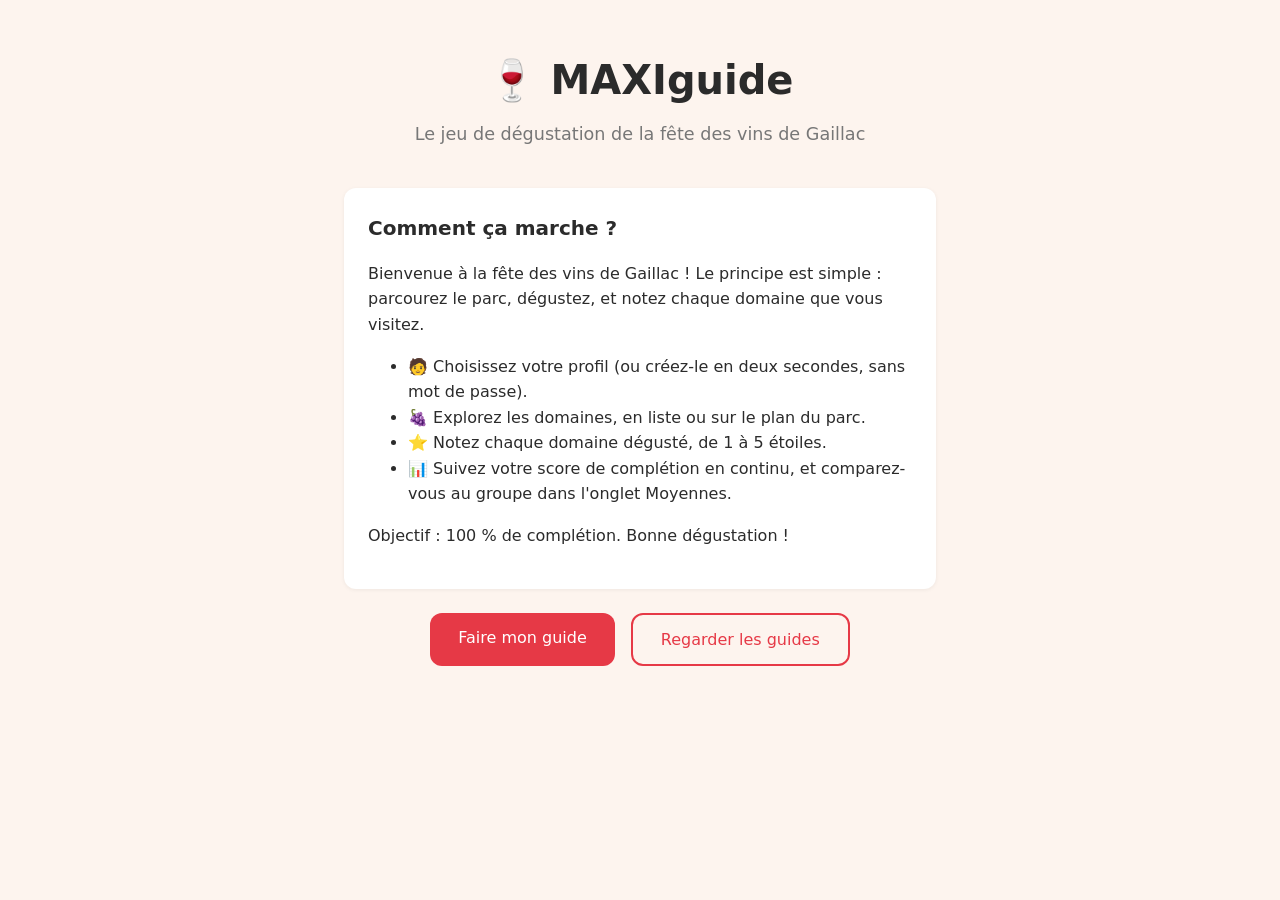
==== index.html @ 0918cee8 "Jeu de dégustation complet : fiches multi-boissons, stickers, guides, plan SVG et base Turso - Les 5" ====
<!DOCTYPE html>
<html lang="fr">
<head>
  <meta charset="UTF-8">
  <meta name="viewport" content="width=device-width, initial-scale=1.0">
  <title>MAXIguide — Accueil</title>
  <link rel="stylesheet" href="css/style.css">
</head>
<body>
  <main class="container">
    <header class="hero">
      <h1>🍷 MAXIguide</h1>
      <p class="tagline">Le jeu de dégustation de la fête des vins de Gaillac</p>
    </header>

    <section class="explication">
      <h2>Comment ça marche ?</h2>
      <p>
        Bienvenue à la fête des vins de Gaillac ! Le principe est simple :
        parcourez le parc, dégustez, et notez chaque domaine que vous visitez.
      </p>
      <ul>
        <li>🧑 Choisissez votre profil (ou créez-le en deux secondes, sans mot de passe).</li>
        <li>🍇 Explorez les domaines, en liste ou sur le plan du parc.</li>
        <li>⭐ Notez chaque domaine dégusté, de 1 à 5 étoiles.</li>
        <li>📊 Suivez votre score de complétion en continu, et comparez-vous au groupe dans l'onglet Moyennes.</li>
      </ul>
      <p>Objectif : 100 % de complétion. Bonne dégustation !</p>
    </section>

    <div class="actions">
      <a href="pages/users/index.html" class="btn btn-primary">Faire mon guide</a>
      <a href="pages/guide/index.html" class="btn btn-secondary">Regarder les guides</a>
    </div>
  </main>

  <script src="secrets/config.js"></script>
  <script src="js/db.js"></script>
  <script src="js/storage.js"></script>
  <script>
    // Si un utilisateur est déjà sélectionné, proposer de reprendre directement
    (async () => {
      try {
        const current = await Storage.getCurrentUser();
        if (!current) return;
        const actions = document.querySelector('.actions');
        const resume = document.createElement('a');
        resume.href = 'pages/domaines/index.html';
        resume.className = 'btn btn-secondary';
        resume.textContent = `Reprendre en tant que ${current.name}`;
        actions.appendChild(resume);
      } catch {
        // Base pas encore configurée ou injoignable : l'accueil reste utilisable
      }
    })();
  </script>
</body>
</html>
---- css/style.css ----
/* MAXIguide — styles de base */
:root {
  --bg: #fdf4ee;
  --text: #2b2b2b;
  --muted: #777;
  --primary: #e63946;
  --primary-dark: #c1121f;
  --card: #ffffff;
  --error: #c0392b;
  --radius: 12px;
}

* {
  box-sizing: border-box;
}

body {
  margin: 0;
  font-family: system-ui, -apple-system, "Segoe UI", sans-serif;
  background: var(--bg);
  color: var(--text);
  line-height: 1.6;
}

.container {
  max-width: 640px;
  margin: 0 auto;
  padding: 3rem 1.5rem;
}

.hero {
  text-align: center;
  margin-bottom: 2.5rem;
}

.hero h1 {
  font-size: 2.5rem;
  margin: 0 0 0.5rem;
}

.tagline {
  color: var(--muted);
  font-size: 1.1rem;
  margin: 0;
}

section {
  background: var(--card);
  border-radius: var(--radius);
  padding: 1.5rem;
  margin-bottom: 1.5rem;
  box-shadow: 0 1px 4px rgba(0, 0, 0, 0.06);
}

section h2 {
  margin-top: 0;
  font-size: 1.25rem;
}

.actions {
  display: flex;
  gap: 1rem;
  justify-content: center;
  flex-wrap: wrap;
}

.btn {
  display: inline-block;
  padding: 0.75rem 1.75rem;
  border: none;
  border-radius: var(--radius);
  font-size: 1rem;
  cursor: pointer;
  text-decoration: none;
  transition: background 0.15s;
}

.btn-primary {
  background: var(--primary);
  color: #fff;
}

.btn-primary:hover {
  background: var(--primary-dark);
}

.btn-secondary {
  background: transparent;
  color: var(--primary);
  border: 2px solid var(--primary);
}

.btn-secondary:hover {
  background: rgba(230, 57, 70, 0.08);
}

.user-list {
  list-style: none;
  padding: 0;
  margin: 0;
  display: flex;
  flex-wrap: wrap;
  gap: 0.75rem;
}

.user-card {
  padding: 0.6rem 1.25rem;
  border: 2px solid var(--primary);
  border-radius: var(--radius);
  background: transparent;
  color: var(--primary);
  font-size: 1rem;
  cursor: pointer;
  transition: background 0.15s, color 0.15s;
}

.user-card:hover {
  background: var(--primary);
  color: #fff;
}

.create-form {
  display: flex;
  gap: 0.75rem;
  flex-wrap: wrap;
}

.create-form input {
  flex: 1;
  min-width: 200px;
  padding: 0.7rem 1rem;
  border: 1px solid #ccc;
  border-radius: var(--radius);
  font-size: 1rem;
}

.create-form input:focus {
  outline: 2px solid var(--primary);
  border-color: transparent;
}

.muted {
  color: var(--muted);
}

.error {
  color: var(--error);
  margin-top: 0.75rem;
}

.link-back {
  color: var(--muted);
  text-decoration: none;
}

.link-back:hover {
  color: var(--text);
  text-decoration: underline;
}

/* --- Header commun --- */
.site-header {
  position: sticky;
  top: 0;
  z-index: 10;
  display: flex;
  align-items: center;
  gap: 1.25rem;
  padding: 0.6rem 1.25rem;
  background: var(--card);
  box-shadow: 0 1px 6px rgba(0, 0, 0, 0.08);
  flex-wrap: wrap;
}

.brand {
  font-weight: 700;
  font-size: 1.1rem;
  color: var(--text);
  text-decoration: none;
}

.tabs {
  display: flex;
  gap: 0.5rem;
  flex: 1;
}

.tab {
  padding: 0.4rem 0.9rem;
  border-radius: 999px;
  color: var(--muted);
  text-decoration: none;
  transition: background 0.15s, color 0.15s;
}

.tab:hover {
  color: var(--text);
}

.tab.active {
  background: var(--primary);
  color: #fff;
}

.user-box {
  display: flex;
  align-items: center;
  gap: 0.6rem;
}

.user-name {
  font-weight: 600;
}

.completion-badge {
  background: rgba(230, 57, 70, 0.12);
  color: var(--primary-dark);
  border-radius: 999px;
  padding: 0.25rem 0.7rem;
  font-size: 0.85rem;
  font-weight: 600;
  white-space: nowrap;
}

.switch-user {
  color: var(--muted);
  text-decoration: none;
  font-size: 1.1rem;
}

.switch-user:hover {
  color: var(--text);
}

/* --- Vue liste / plan --- */
.view-toggle {
  display: flex;
  gap: 0.5rem;
  justify-content: center;
  margin-bottom: 1.5rem;
}

.btn-toggle {
  background: var(--card);
  color: var(--muted);
  border: 1px solid #ddd;
}

.btn-toggle.active {
  background: var(--primary);
  color: #fff;
  border-color: var(--primary);
}

.domaine-list {
  list-style: none;
  padding: 0;
  margin: 0;
  display: flex;
  flex-direction: column;
  gap: 0.75rem;
}

.domaine-card {
  display: flex;
  justify-content: space-between;
  align-items: center;
  padding: 0.9rem 1.2rem;
  border: 1px solid #e2e2e2;
  border-radius: var(--radius);
  text-decoration: none;
  color: var(--text);
  transition: border-color 0.15s, box-shadow 0.15s;
}

.domaine-card:hover {
  border-color: var(--primary);
  box-shadow: 0 2px 8px rgba(230, 57, 70, 0.15);
}

.domaine-status {
  color: var(--muted);
  font-size: 0.9rem;
}

.domaine-status.rated {
  color: var(--primary-dark);
  font-weight: 600;
}

.plan-placeholder {
  text-align: center;
  padding: 3rem 1rem;
  border: 2px dashed #ccc;
  border-radius: var(--radius);
  font-size: 1.1rem;
}

/* --- Notation --- */
.notation-title {
  margin: 0 0 0.25rem;
  text-align: center;
}

.notation-title + .tagline {
  text-align: center;
}

.stars {
  display: flex;
  justify-content: center;
  gap: 0.5rem;
  margin: 1.5rem 0 0.5rem;
}

.star {
  background: none;
  border: none;
  font-size: 2.5rem;
  cursor: pointer;
  color: #c9c9c9;
  transition: transform 0.1s, color 0.15s;
  padding: 0.1rem;
}

.star:hover {
  transform: scale(1.15);
}

.star.filled {
  color: #f5b301;
}

.saved-msg {
  text-align: center;
  color: #2e7d32;
  font-weight: 600;
}

/* --- Moyennes --- */
.stats-row {
  display: flex;
  gap: 1rem;
  flex-wrap: wrap;
}

.stat-tile {
  flex: 1;
  min-width: 140px;
  display: flex;
  flex-direction: column;
  align-items: center;
  padding: 1rem;
  background: rgba(230, 57, 70, 0.07);
  border-radius: var(--radius);
}

.stat-value {
  font-size: 2rem;
  font-weight: 700;
  color: var(--primary-dark);
}

.stat-label {
  color: var(--muted);
  font-size: 0.9rem;
  text-align: center;
}

.data-table {
  width: 100%;
  border-collapse: collapse;
}

.data-table th,
.data-table td {
  text-align: left;
  padding: 0.5rem 0.75rem;
  border-bottom: 1px solid #eee;
}

.data-table th {
  color: var(--muted);
  font-weight: 600;
  font-size: 0.85rem;
  text-transform: uppercase;
  letter-spacing: 0.03em;
}

/* --- Erreurs base de données --- */
.db-error-banner {
  background: #fdecea;
  color: var(--error);
  padding: 0.75rem 1.25rem;
  text-align: center;
  font-weight: 600;
}

/* --- Notation : rangées de notes et de stickers --- */
.note-rows {
  display: flex;
  flex-direction: column;
  gap: 0.5rem;
}

.note-row {
  display: flex;
  align-items: center;
  justify-content: space-between;
  gap: 1rem;
  flex-wrap: wrap;
}

.note-label {
  font-weight: 600;
}

.symbol-btns {
  display: flex;
  gap: 0.15rem;
}

.symbol {
  background: none;
  border: none;
  font-size: 1.6rem;
  cursor: pointer;
  color: #c9c9c9;
  padding: 0.1rem;
  transition: transform 0.1s;
}

.symbol:hover {
  transform: scale(1.15);
}

.symbol.filled {
  color: #f5b301;
}

.sticker-hint {
  margin-top: -0.5rem;
}

.commentaire {
  width: 100%;
  padding: 0.7rem 1rem;
  border: 1px solid #ccc;
  border-radius: var(--radius);
  font-size: 1rem;
  font-family: inherit;
  resize: vertical;
}

.commentaire:focus {
  outline: 2px solid var(--primary);
  border-color: transparent;
}

section .actions {
  margin-top: 1rem;
}

/* --- Guides des invités --- */
.user-select {
  width: 100%;
  margin-top: 0.5rem;
  padding: 0.7rem 1rem;
  border: 1px solid #ccc;
  border-radius: var(--radius);
  font-size: 1rem;
  background: var(--card);
}

.guide-list {
  list-style: none;
  padding: 0;
  margin: 0;
  display: flex;
  flex-direction: column;
  gap: 0.75rem;
}

.guide-card {
  border: 1px solid #e2e2e2;
  border-radius: var(--radius);
  padding: 0.9rem 1.2rem;
}

.guide-card-title {
  display: flex;
  justify-content: space-between;
  align-items: center;
  gap: 1rem;
  flex-wrap: wrap;
  font-weight: 600;
}

.guide-notes {
  display: flex;
  gap: 1rem;
  flex-wrap: wrap;
  margin-top: 0.35rem;
  color: var(--muted);
}

.guide-note:empty {
  display: none;
}

.guide-comment {
  margin: 0.5rem 0 0;
  font-style: italic;
  color: var(--muted);
}

/* --- Tableaux larges --- */
.table-scroll {
  overflow-x: auto;
}

/* --- Plan du parc (SVG) --- */
.plan-container {
  width: 100%;
  overflow: hidden;
  border-radius: var(--radius);
}

.plan-svg {
  width: 100%;
  height: auto;
  display: block;
}

.plan-stand circle {
  fill: #fff;
  stroke: #e63946;
  stroke-width: 3;
}

.plan-stand .stand-num {
  fill: #e63946;
}

.plan-stand.done circle {
  fill: #7cb518;
  stroke: #5c8a0e;
}

.plan-stand.done .stand-num {
  fill: #fff;
}

.plan-stand.clickable {
  cursor: pointer;
}

.plan-stand.clickable:hover circle {
  stroke-width: 5;
}

.stand-badge {
  paint-order: stroke;
  stroke: #fff;
  stroke-width: 2;
}
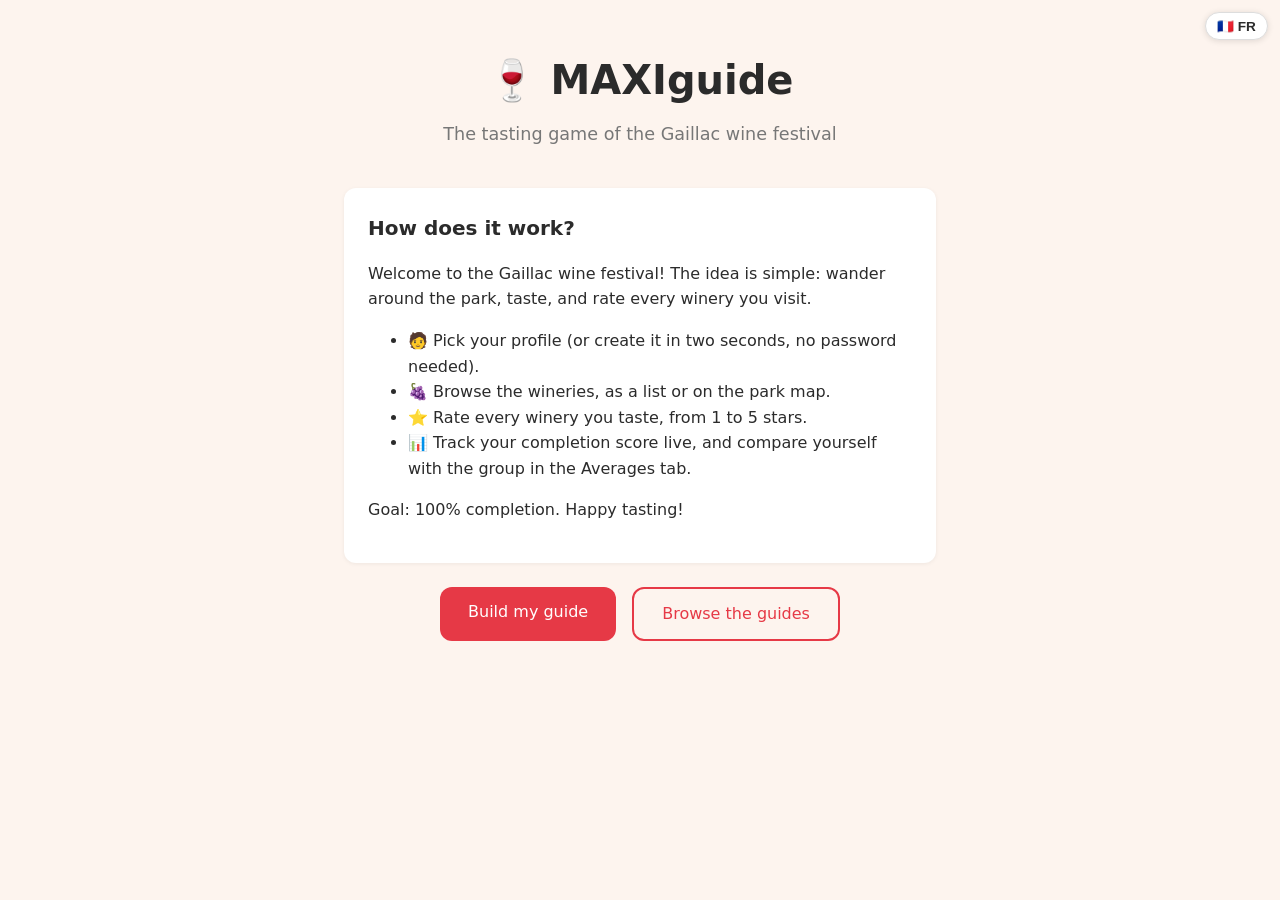
==== commit d553a294: "amelioration" ====
--- a/index.html
+++ b/index.html
@@ -3,38 +3,39 @@
 <head>
   <meta charset="UTF-8">
   <meta name="viewport" content="width=device-width, initial-scale=1.0">
-  <title>MAXIguide — Accueil</title>
+  <title data-i18n="home.pageTitle">MAXIguide — Accueil</title>
   <link rel="stylesheet" href="css/style.css">
 </head>
 <body>
   <main class="container">
     <header class="hero">
       <h1>🍷 MAXIguide</h1>
-      <p class="tagline">Le jeu de dégustation de la fête des vins de Gaillac</p>
+      <p class="tagline" data-i18n="home.tagline">Le jeu de dégustation de la fête des vins de Gaillac</p>
     </header>
 
     <section class="explication">
-      <h2>Comment ça marche ?</h2>
-      <p>
+      <h2 data-i18n="home.how">Comment ça marche ?</h2>
+      <p data-i18n="home.intro">
         Bienvenue à la fête des vins de Gaillac ! Le principe est simple :
         parcourez le parc, dégustez, et notez chaque domaine que vous visitez.
       </p>
       <ul>
-        <li>🧑 Choisissez votre profil (ou créez-le en deux secondes, sans mot de passe).</li>
-        <li>🍇 Explorez les domaines, en liste ou sur le plan du parc.</li>
-        <li>⭐ Notez chaque domaine dégusté, de 1 à 5 étoiles.</li>
-        <li>📊 Suivez votre score de complétion en continu, et comparez-vous au groupe dans l'onglet Moyennes.</li>
+        <li data-i18n="home.step1">🧑 Choisissez votre profil (ou créez-le en deux secondes, sans mot de passe).</li>
+        <li data-i18n="home.step2">🍇 Explorez les domaines, en liste ou sur le plan du parc.</li>
+        <li data-i18n="home.step3">⭐ Notez chaque domaine dégusté, de 1 à 5 étoiles.</li>
+        <li data-i18n="home.step4">📊 Suivez votre score de complétion en continu, et comparez-vous au groupe dans l'onglet Moyennes.</li>
       </ul>
-      <p>Objectif : 100 % de complétion. Bonne dégustation !</p>
+      <p data-i18n="home.goal">Objectif : 100 % de complétion. Bonne dégustation !</p>
     </section>
 
     <div class="actions">
-      <a href="pages/users/index.html" class="btn btn-primary">Faire mon guide</a>
-      <a href="pages/guide/index.html" class="btn btn-secondary">Regarder les guides</a>
+      <a href="pages/users/index.html" class="btn btn-primary" data-i18n="home.makeGuide">Faire mon guide</a>
+      <a href="pages/guide/index.html" class="btn btn-secondary" data-i18n="home.viewGuides">Regarder les guides</a>
     </div>
   </main>
 
   <script src="secrets/config.js"></script>
+  <script src="js/i18n.js"></script>
   <script src="js/db.js"></script>
   <script src="js/storage.js"></script>
   <script>
@@ -47,7 +48,7 @@
         const resume = document.createElement('a');
         resume.href = 'pages/domaines/index.html';
         resume.className = 'btn btn-secondary';
-        resume.textContent = `Reprendre en tant que ${current.name}`;
+        resume.textContent = t('home.resumeAs', { name: current.name });
         actions.appendChild(resume);
       } catch {
         // Base pas encore configurée ou injoignable : l'accueil reste utilisable
--- a/css/style.css
+++ b/css/style.css
@@ -415,27 +415,179 @@
   font-weight: 600;
 }
 
-.symbol-btns {
-  display: flex;
-  gap: 0.15rem;
-}
-
-.symbol {
+/* Stickers : chips des stickers posés + bouton d'ajout + panneau de choix */
+.sticker-section {
+  display: flex;
+  flex-direction: column;
+  gap: 0.75rem;
+  align-items: flex-start;
+}
+
+.sticker-chips {
+  display: flex;
+  flex-wrap: wrap;
+  gap: 0.5rem;
+}
+
+.sticker-chips:empty {
+  display: none;
+}
+
+.sticker-chip {
+  display: flex;
+  align-items: center;
+  gap: 0.25rem;
+  background: #fff;
+  border: 1px solid #e0d9cf;
+  border-radius: 999px;
+  padding: 0.25rem 0.5rem 0.25rem 0.75rem;
+}
+
+.sticker-chip-body {
   background: none;
   border: none;
-  font-size: 1.6rem;
-  cursor: pointer;
-  color: #c9c9c9;
-  padding: 0.1rem;
-  transition: transform 0.1s;
-}
-
-.symbol:hover {
-  transform: scale(1.15);
-}
-
-.symbol.filled {
-  color: #f5b301;
+  font-size: 1.4rem;
+  cursor: pointer;
+  padding: 0;
+}
+
+.sticker-chip-remove {
+  background: none;
+  border: none;
+  color: var(--muted);
+  font-size: 1rem;
+  cursor: pointer;
+  padding: 0.15rem 0.3rem;
+}
+
+.sticker-chip-remove:hover {
+  color: var(--primary);
+}
+
+.add-sticker-btn {
+  padding: 0.5rem 1.1rem;
+}
+
+.sticker-picker {
+  width: 100%;
+  border: 1px dashed #ccc;
+  border-radius: var(--radius);
+  padding: 0.75rem 1rem;
+  display: flex;
+  flex-direction: column;
+  gap: 0.5rem;
+}
+
+.picker-step {
+  margin: 0;
+  font-size: 0.9rem;
+}
+
+.sticker-choices {
+  display: flex;
+  gap: 0.5rem;
+  flex-wrap: wrap;
+}
+
+.sticker-choice {
+  background: #fff;
+  border: 2px solid #e0d9cf;
+  border-radius: var(--radius);
+  padding: 0.5rem 0.9rem;
+  font-size: 1rem;
+  font-family: inherit;
+  cursor: pointer;
+}
+
+.sticker-choice.active {
+  border-color: var(--primary);
+}
+
+.sticker-qty {
+  display: flex;
+  gap: 0.4rem;
+}
+
+.sticker-qty-btn {
+  width: 2.4rem;
+  height: 2.4rem;
+  border: 2px solid #e0d9cf;
+  border-radius: 50%;
+  background: #fff;
+  font-size: 1rem;
+  font-weight: 600;
+  cursor: pointer;
+}
+
+.sticker-qty-btn:hover,
+.sticker-qty-btn.active {
+  border-color: var(--primary);
+  color: var(--primary);
+}
+
+/* Bouteille-jauge : une bouteille couchée qui se remplit selon la note */
+.bottle-gauge {
+  display: flex;
+  align-items: center;
+  gap: 0.5rem;
+}
+
+.bottle-wrap {
+  position: relative;
+  width: 170px;
+}
+
+.bottle-wrap svg {
+  display: block;
+  width: 100%;
+  height: auto;
+}
+
+.bottle-bg {
+  fill: #f1ede6;
+}
+
+.bottle-liquid {
+  transition: width 0.25s ease;
+}
+
+.bottle-ticks line {
+  stroke: rgba(0, 0, 0, 0.15);
+  stroke-width: 1;
+  stroke-dasharray: 3 3;
+}
+
+.bottle-outline {
+  fill: none;
+  stroke: #4a3b32;
+  stroke-width: 2.5;
+  stroke-linejoin: round;
+}
+
+/* 5 zones cliquables invisibles superposées à la bouteille */
+.bottle-zones {
+  position: absolute;
+  inset: 0;
+  display: flex;
+}
+
+.bottle-zone {
+  flex: 1;
+  background: none;
+  border: none;
+  cursor: pointer;
+  padding: 0;
+}
+
+.bottle-zone:hover {
+  background: rgba(0, 0, 0, 0.06);
+}
+
+.bottle-value {
+  font-weight: 600;
+  min-width: 2.2rem;
+  text-align: right;
+  color: var(--muted, #777);
 }
 
 .sticker-hint {
@@ -504,8 +656,38 @@
   color: var(--muted);
 }
 
+.guide-note {
+  display: inline-flex;
+  align-items: center;
+  gap: 0.35rem;
+}
+
 .guide-note:empty {
   display: none;
+}
+
+/* Petite bouteille-jauge en lecture seule (guides et moyennes) */
+.bottle-mini {
+  display: inline-flex;
+  width: 64px;
+  flex-shrink: 0;
+}
+
+.bottle-mini svg {
+  display: block;
+  width: 100%;
+  height: auto;
+}
+
+.guide-note-value {
+  font-weight: 600;
+  white-space: nowrap;
+}
+
+.avg-bottles {
+  display: inline-flex;
+  gap: 0.75rem;
+  flex-wrap: wrap;
 }
 
 .guide-comment {
@@ -517,6 +699,123 @@
 /* --- Tableaux larges --- */
 .table-scroll {
   overflow-x: auto;
+}
+
+/* --- Menus déroulants (page Moyennes) --- */
+.accordion {
+  border: 1px solid #e2e2e2;
+  border-radius: var(--radius);
+  margin-bottom: 0.6rem;
+  background: var(--card);
+}
+
+.accordion summary {
+  display: flex;
+  justify-content: space-between;
+  align-items: center;
+  gap: 1rem;
+  flex-wrap: wrap;
+  padding: 0.7rem 1rem;
+  cursor: pointer;
+  font-weight: 600;
+  list-style: none;
+}
+
+.accordion summary::-webkit-details-marker {
+  display: none;
+}
+
+.accordion summary::after {
+  content: '▾';
+  color: var(--muted);
+  transition: transform 0.15s;
+}
+
+.accordion[open] summary::after {
+  transform: rotate(180deg);
+}
+
+.accordion summary:hover {
+  background: rgba(230, 57, 70, 0.05);
+  border-radius: var(--radius);
+}
+
+.acc-title {
+  flex: 1;
+}
+
+.acc-meta {
+  color: var(--muted);
+  font-weight: 500;
+  font-size: 0.9rem;
+  white-space: nowrap;
+}
+
+.accordion-body {
+  padding: 0.25rem 1rem 0.9rem;
+  border-top: 1px solid #eee;
+}
+
+.fiche-line {
+  display: flex;
+  justify-content: space-between;
+  align-items: baseline;
+  gap: 1rem;
+  flex-wrap: wrap;
+  padding: 0.45rem 0;
+  border-bottom: 1px dashed #eee;
+}
+
+.fiche-line:last-child {
+  border-bottom: none;
+}
+
+.fiche-who {
+  font-weight: 600;
+}
+
+.fiche-notes {
+  color: var(--muted);
+}
+
+.fiche-comment {
+  width: 100%;
+  margin: 0;
+  font-style: italic;
+  color: var(--muted);
+}
+
+.avg-line {
+  background: rgba(230, 57, 70, 0.06);
+  border-radius: 8px;
+  padding: 0.45rem 0.6rem;
+  border-bottom: none;
+  margin-bottom: 0.25rem;
+}
+
+/* --- Bouton de langue FR ⇄ EN --- */
+.lang-toggle {
+  background: var(--card);
+  border: 1px solid #ddd;
+  border-radius: 999px;
+  padding: 0.3rem 0.7rem;
+  cursor: pointer;
+  font-size: 0.85rem;
+  font-weight: 600;
+  color: var(--text);
+  transition: border-color 0.15s;
+}
+
+.lang-toggle:hover {
+  border-color: var(--primary);
+}
+
+.lang-toggle.floating {
+  position: fixed;
+  top: 0.75rem;
+  right: 0.75rem;
+  z-index: 20;
+  box-shadow: 0 1px 6px rgba(0, 0, 0, 0.12);
 }
 
 /* --- Plan du parc (SVG) --- */
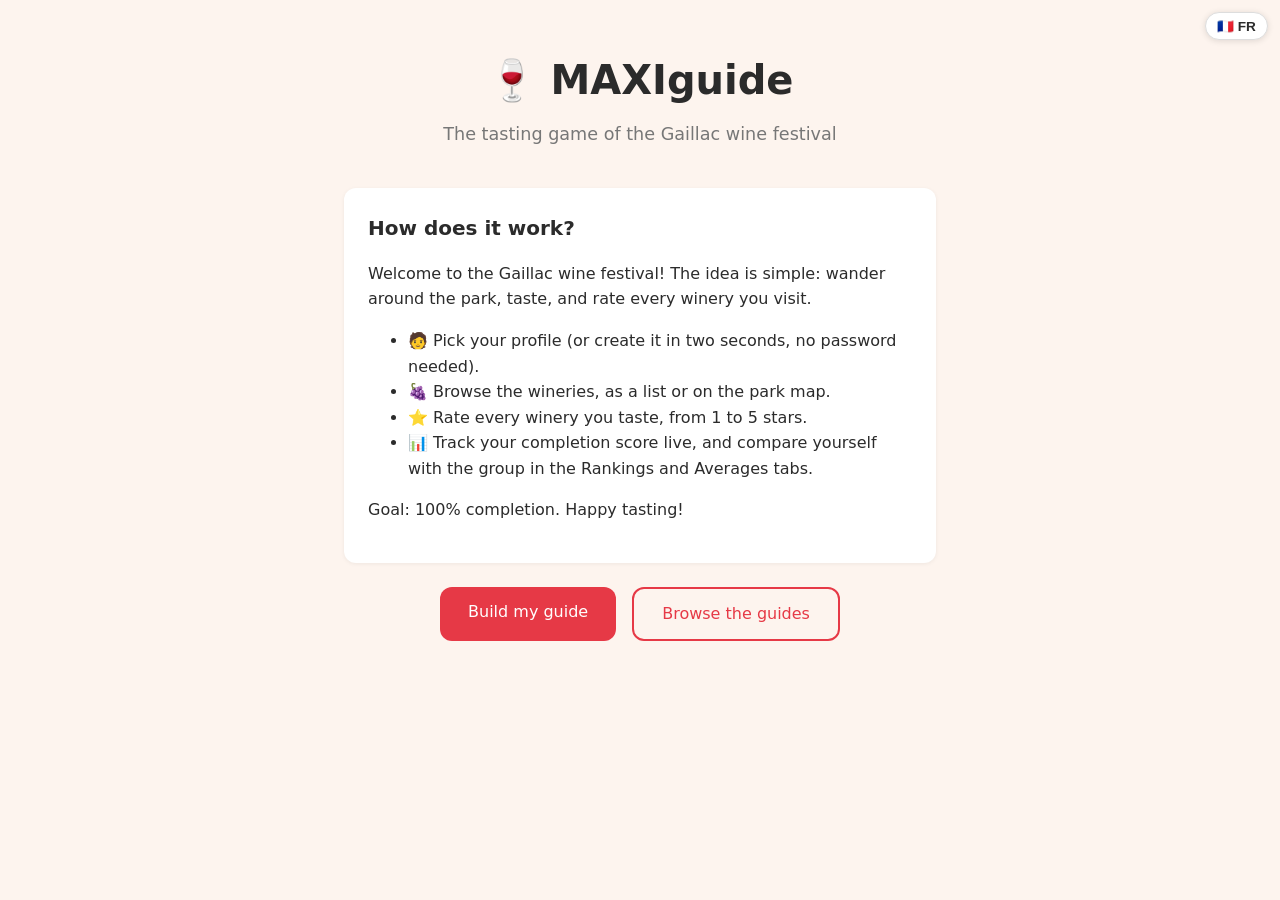
==== commit f7fcfdf0: "Stickers persos : chaque guide choisit son emoji - Nouvelle palette js/emoji.js (grille de propositi" ====
--- a/index.html
+++ b/index.html
@@ -48,7 +48,9 @@
         const resume = document.createElement('a');
         resume.href = 'pages/domaines/index.html';
         resume.className = 'btn btn-secondary';
-        resume.textContent = t('home.resumeAs', { name: current.name });
+        resume.textContent = t('home.resumeAs', {
+          name: current.emoji ? `${current.emoji} ${current.name}` : current.name,
+        });
         actions.appendChild(resume);
       } catch {
         // Base pas encore configurée ou injoignable : l'accueil reste utilisable
--- a/css/style.css
+++ b/css/style.css
@@ -139,6 +139,120 @@
   border-color: transparent;
 }
 
+/* Carte de guide + petit bouton pour changer son sticker perso */
+.user-item {
+  display: flex;
+  align-items: stretch;
+  gap: 0.35rem;
+}
+
+.user-emoji-edit {
+  border: 2px dashed #e0d9cf;
+  border-radius: var(--radius);
+  background: transparent;
+  font-size: 1rem;
+  cursor: pointer;
+  padding: 0 0.5rem;
+}
+
+.user-emoji-edit:hover {
+  border-color: var(--primary);
+}
+
+/* Palette dépliée sous une carte : prend toute la largeur de la liste */
+.user-emoji-editor {
+  flex-basis: 100%;
+}
+
+/* Palette des stickers persos (création de profil, notation, liste) */
+.emoji-palette-wrap {
+  display: flex;
+  flex-direction: column;
+  gap: 0.5rem;
+}
+
+.emoji-palette {
+  display: flex;
+  flex-wrap: wrap;
+  gap: 0.4rem;
+}
+
+/* Champ libre : n'importe quel emoji tapé avec le clavier du téléphone */
+.emoji-custom {
+  display: flex;
+  align-items: center;
+  gap: 0.5rem;
+}
+
+.emoji-custom-hint {
+  font-size: 0.9rem;
+}
+
+.emoji-custom-input {
+  width: 3.2rem;
+  height: 2.6rem;
+  border: 2px dashed #e0d9cf;
+  border-radius: var(--radius);
+  background: #fff;
+  font-size: 1.3rem;
+  text-align: center;
+  padding: 0;
+}
+
+.emoji-custom-input:focus {
+  outline: none;
+  border-color: var(--primary);
+  border-style: solid;
+}
+
+.emoji-custom-error {
+  margin: 0;
+  font-size: 0.9rem;
+}
+
+.emoji-option {
+  width: 2.6rem;
+  height: 2.6rem;
+  border: 2px solid #e0d9cf;
+  border-radius: var(--radius);
+  background: #fff;
+  font-size: 1.3rem;
+  cursor: pointer;
+  padding: 0;
+}
+
+.emoji-option:hover:not(:disabled) {
+  border-color: var(--primary);
+}
+
+.emoji-option.active {
+  border-color: var(--primary);
+  background: rgba(230, 57, 70, 0.08);
+}
+
+.emoji-option:disabled {
+  opacity: 0.3;
+  cursor: not-allowed;
+}
+
+/* Bloc « Ton sticker perso » dans le formulaire de création */
+.emoji-field {
+  flex-basis: 100%;
+  display: flex;
+  flex-direction: column;
+  gap: 0.5rem;
+}
+
+.emoji-field-label {
+  margin: 0;
+  font-weight: 600;
+}
+
+.emoji-field-hint {
+  margin: 0;
+  font-size: 0.9rem;
+}
+
 .muted {
   color: var(--muted);
 }
@@ -222,6 +336,17 @@
   white-space: nowrap;
 }
 
+/* Fiches en attente de réseau (file de sync) */
+.sync-badge {
+  background: #fff3cd;
+  color: #8a6d1a;
+  border-radius: 999px;
+  padding: 0.25rem 0.7rem;
+  font-size: 0.85rem;
+  font-weight: 600;
+  white-space: nowrap;
+}
+
 .switch-user {
   color: var(--muted);
   text-decoration: none;
@@ -252,6 +377,32 @@
   border-color: var(--primary);
 }
 
+/* Chips de filtre au-dessus de la liste des domaines */
+.list-filters {
+  display: flex;
+  gap: 0.5rem;
+  flex-wrap: wrap;
+  margin-bottom: 1rem;
+}
+
+.filter-chip {
+  background: #fff;
+  border: 2px solid #e0d9cf;
+  border-radius: 999px;
+  padding: 0.35rem 0.9rem;
+  font-size: 0.9rem;
+  font-weight: 600;
+  font-family: inherit;
+  color: var(--muted);
+  cursor: pointer;
+  transition: border-color 0.15s, color 0.15s;
+}
+
+.filter-chip.active {
+  border-color: var(--primary);
+  color: var(--primary);
+}
+
 .domaine-list {
   list-style: none;
   padding: 0;
@@ -337,7 +488,87 @@
   font-weight: 600;
 }
 
-/* --- Moyennes --- */
+/* Navigation stand précédent / suivant */
+.stand-nav {
+  display: flex;
+  justify-content: space-between;
+  gap: 1rem;
+  margin-bottom: 1.5rem;
+}
+
+.stand-nav-link {
+  max-width: 48%;
+  padding: 0.6rem 0.9rem;
+  background: var(--card);
+  border: 1px solid #e2e2e2;
+  border-radius: var(--radius);
+  color: var(--text);
+  text-decoration: none;
+  font-size: 0.9rem;
+  font-weight: 600;
+  transition: border-color 0.15s;
+}
+
+.stand-nav-link:hover {
+  border-color: var(--primary);
+}
+
+.stand-nav-link.next {
+  margin-left: auto;
+  text-align: right;
+}
+
+/* --- Résultats : classements 🏆 --- */
+.rankings {
+  display: grid;
+  grid-template-columns: repeat(auto-fill, minmax(240px, 1fr));
+  gap: 0.75rem;
+}
+
+.ranking-card {
+  border: 1px solid #e2e2e2;
+  border-radius: var(--radius);
+  padding: 0.8rem 1rem;
+}
+
+.ranking-card h3 {
+  margin: 0 0 0.5rem;
+  font-size: 1rem;
+}
+
+.ranking-card .muted {
+  margin: 0;
+  font-size: 0.9rem;
+}
+
+.podium {
+  list-style: none;
+  margin: 0;
+  padding: 0;
+  display: flex;
+  flex-direction: column;
+  gap: 0.35rem;
+}
+
+.podium li {
+  display: flex;
+  align-items: baseline;
+  gap: 0.5rem;
+}
+
+.podium-name {
+  flex: 1;
+  font-weight: 600;
+  font-size: 0.95rem;
+}
+
+.podium-value {
+  color: var(--muted);
+  font-size: 0.85rem;
+  white-space: nowrap;
+}
+
+/* --- Résultats : stats du groupe --- */
 .stats-row {
   display: flex;
   gap: 1rem;
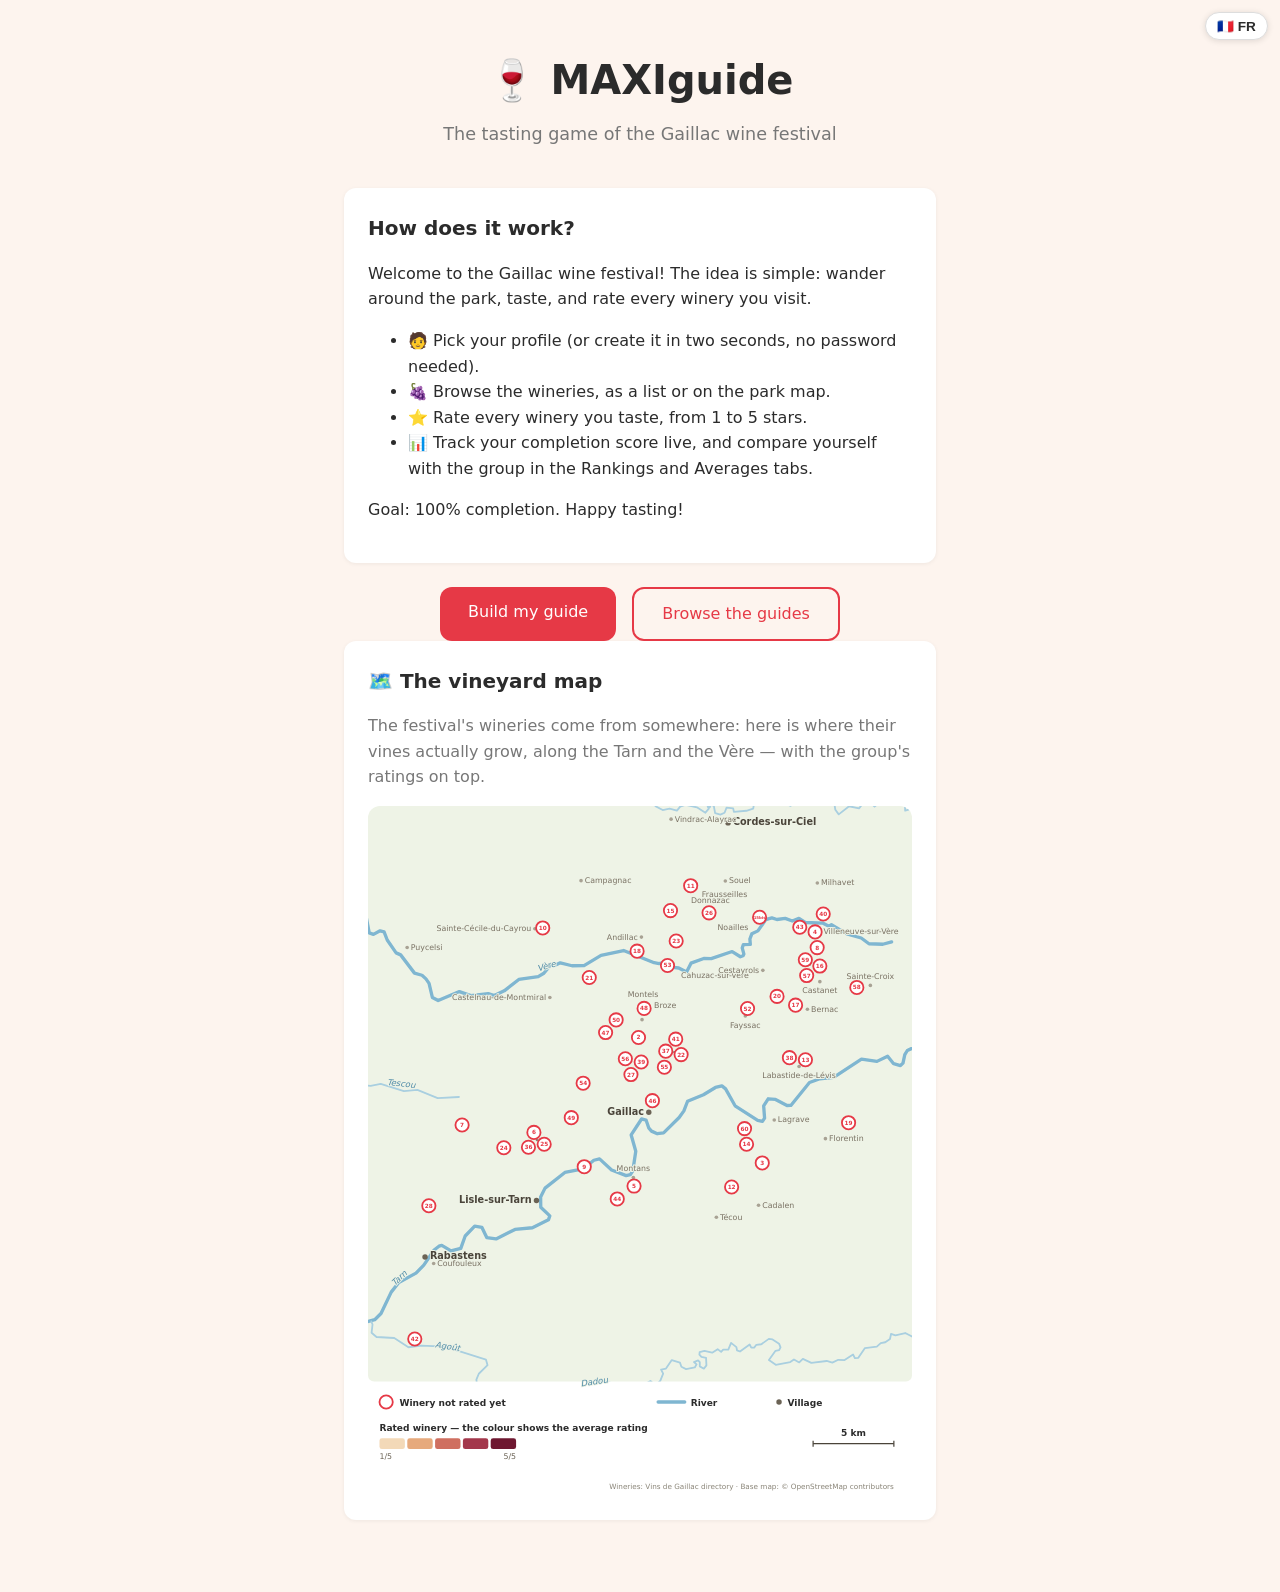
==== commit cef4a4dc: "Carte du vignoble : où se trouvent vraiment les domaines, avec les notes du groupe En plus du plan d" ====
--- a/index.html
+++ b/index.html
@@ -32,11 +32,25 @@
       <a href="pages/users/index.html" class="btn btn-primary" data-i18n="home.makeGuide">Faire mon guide</a>
       <a href="pages/guide/index.html" class="btn btn-secondary" data-i18n="home.viewGuides">Regarder les guides</a>
     </div>
+
+    <section>
+      <h2 data-i18n="home.carteTitle">🗺️ La carte du vignoble</h2>
+      <p class="muted" data-i18n="home.carteHint">
+        Les domaines de la fête ne sortent pas de nulle part : voici où poussent
+        vraiment leurs vignes, autour du Tarn et de la Vère — avec les notes du
+        groupe posées dessus.
+      </p>
+      <div id="carte-container" class="plan-container"></div>
+    </section>
   </main>
 
   <script src="secrets/config.js"></script>
   <script src="js/i18n.js"></script>
   <script src="js/db.js"></script>
+  <script src="js/data/domaines.js"></script>
+  <script src="js/data/carte.js"></script>
+  <script src="js/svg.js"></script>
+  <script src="js/carte.js"></script>
   <script src="js/storage.js"></script>
   <script>
     // Si un utilisateur est déjà sélectionné, proposer de reprendre directement
@@ -56,6 +70,37 @@
         // Base pas encore configurée ou injoignable : l'accueil reste utilisable
       }
     })();
+
+    // La carte du vignoble : d'abord le fond de carte seul (il marche hors-ligne),
+    // puis les notes du groupe par-dessus dès qu'on arrive à les charger.
+    (async () => {
+      const container = document.getElementById('carte-container');
+      renderCarte(container);
+      let allRatings;
+      try {
+        allRatings = await Storage.getAllRatings();
+      } catch {
+        return; // Pas de réseau : la carte reste affichée, sans les notes
+      }
+      const byDomaine = new Map(DOMAINES.map(d => [d.id, []]));
+      for (const r of allRatings) byDomaine.get(r.domaine_id)?.push(r);
+
+      renderCarte(container, {
+        decorate: (domaine) => {
+          const rows = byDomaine.get(domaine.id);
+          if (!rows.length) return {};
+          const avg = (key) => rows.reduce((acc, r) => acc + (r[key] || 0), 0) / rows.length;
+          return {
+            done: true,
+            badge: '❤️'.repeat(Math.round(avg('coeur')))
+              + '⭐'.repeat(Math.round(avg('etoile')))
+              + '✨'.repeat(Math.round(avg('perso'))),
+            guides: rows.map(r => r.user_emoji || '✨'),
+            score: carteScore(rows),
+          };
+        },
+      });
+    })();
   </script>
 </body>
 </html>
--- a/css/style.css
+++ b/css/style.css
@@ -699,6 +699,88 @@
   padding: 0.5rem 1.1rem;
 }
 
+/* --- Photos souvenirs --- */
+.photo-hint {
+  margin: 0.75rem 0 0.5rem;
+  font-size: 0.9rem;
+}
+
+.photo-strip {
+  width: 100%;
+  display: flex;
+  flex-wrap: wrap;
+  gap: 0.5rem;
+  margin: 0.5rem 0;
+}
+
+.photo-strip:empty {
+  display: none;
+}
+
+.photo-thumb {
+  position: relative;
+}
+
+.photo-thumb-view {
+  display: block;
+  padding: 0;
+  border: 1px solid #e0d9cf;
+  border-radius: 8px;
+  background: none;
+  cursor: zoom-in;
+  overflow: hidden;
+}
+
+.photo-thumb-view img {
+  display: block;
+  width: 76px;
+  height: 76px;
+  object-fit: cover;
+}
+
+.photo-thumb-remove {
+  position: absolute;
+  top: -0.4rem;
+  right: -0.4rem;
+  width: 1.4rem;
+  height: 1.4rem;
+  border: none;
+  border-radius: 50%;
+  background: var(--primary);
+  color: #fff;
+  font-size: 0.8rem;
+  line-height: 1;
+  cursor: pointer;
+}
+
+.add-photo-btn {
+  padding: 0.5rem 1.1rem;
+}
+
+.photo-error {
+  color: var(--primary);
+  font-size: 0.9rem;
+  margin: 0.5rem 0 0;
+}
+
+.photo-lightbox {
+  position: fixed;
+  inset: 0;
+  z-index: 1000;
+  background: rgba(0, 0, 0, 0.85);
+  display: flex;
+  align-items: center;
+  justify-content: center;
+  padding: 1rem;
+  cursor: zoom-out;
+}
+
+.photo-lightbox img {
+  max-width: 100%;
+  max-height: 100%;
+  border-radius: 8px;
+}
+
 .sticker-picker {
   width: 100%;
   border: 1px dashed #ccc;
@@ -1094,3 +1176,125 @@
   stroke: #fff;
   stroke-width: 2;
 }
+
+.stand-guides {
+  paint-order: stroke;
+  stroke: #fff;
+  stroke-width: 2;
+}
+
+/* --- Carte réelle du vignoble (SVG) --- */
+.carte-svg {
+  width: 100%;
+  height: auto;
+  display: block;
+}
+
+.carte-water {
+  fill: none;
+  stroke: #a9cfe0;
+  stroke-width: 3;
+  stroke-linecap: round;
+  stroke-linejoin: round;
+}
+
+.carte-water.main {
+  stroke: #7fb6d1;
+  stroke-width: 5.5;
+}
+
+.carte-river-label {
+  fill: #4f8ba7;
+  font-size: 14px;
+  font-style: italic;
+  paint-order: stroke;
+  stroke: #eef3e6;
+  stroke-width: 3;
+}
+
+.carte-place-dot {
+  fill: #a8a294;
+}
+
+.carte-place-dot.town {
+  fill: #6b6355;
+}
+
+.carte-place-label {
+  fill: #7a7264;
+  font-size: 13px;
+  paint-order: stroke;
+  stroke: #eef3e6;
+  stroke-width: 3;
+}
+
+.carte-place-label.town {
+  fill: #4a443a;
+  font-size: 16px;
+  font-weight: 700;
+}
+
+/* Fil qui relie une pastille écartée à l'emplacement réel du domaine */
+.carte-leader {
+  stroke: #a8a294;
+  stroke-width: 1.2;
+  stroke-dasharray: 3 3;
+}
+
+.carte-anchor {
+  fill: #8a8578;
+}
+
+.carte-stand circle {
+  fill: #fff;
+  stroke: #e63946;
+  stroke-width: 3;
+}
+
+.carte-stand .stand-num {
+  fill: #e63946;
+}
+
+.carte-stand.done circle {
+  fill: #7cb518;
+  stroke: #5c8a0e;
+}
+
+.carte-stand.done .stand-num {
+  fill: #fff;
+}
+
+.carte-stand.clickable {
+  cursor: pointer;
+}
+
+.carte-stand.clickable:hover circle {
+  stroke-width: 5;
+}
+
+.carte-key-todo {
+  fill: #fff;
+  stroke: #e63946;
+  stroke-width: 3;
+}
+
+.carte-legend-label {
+  font-size: 15px;
+  font-weight: 600;
+  fill: #2b2b2b;
+}
+
+.carte-legend-tick {
+  font-size: 13px;
+  fill: #6b6355;
+}
+
+.carte-scalebar {
+  stroke: #4a443a;
+  stroke-width: 2;
+}
+
+.carte-credits {
+  font-size: 12px;
+  fill: #8a8578;
+}
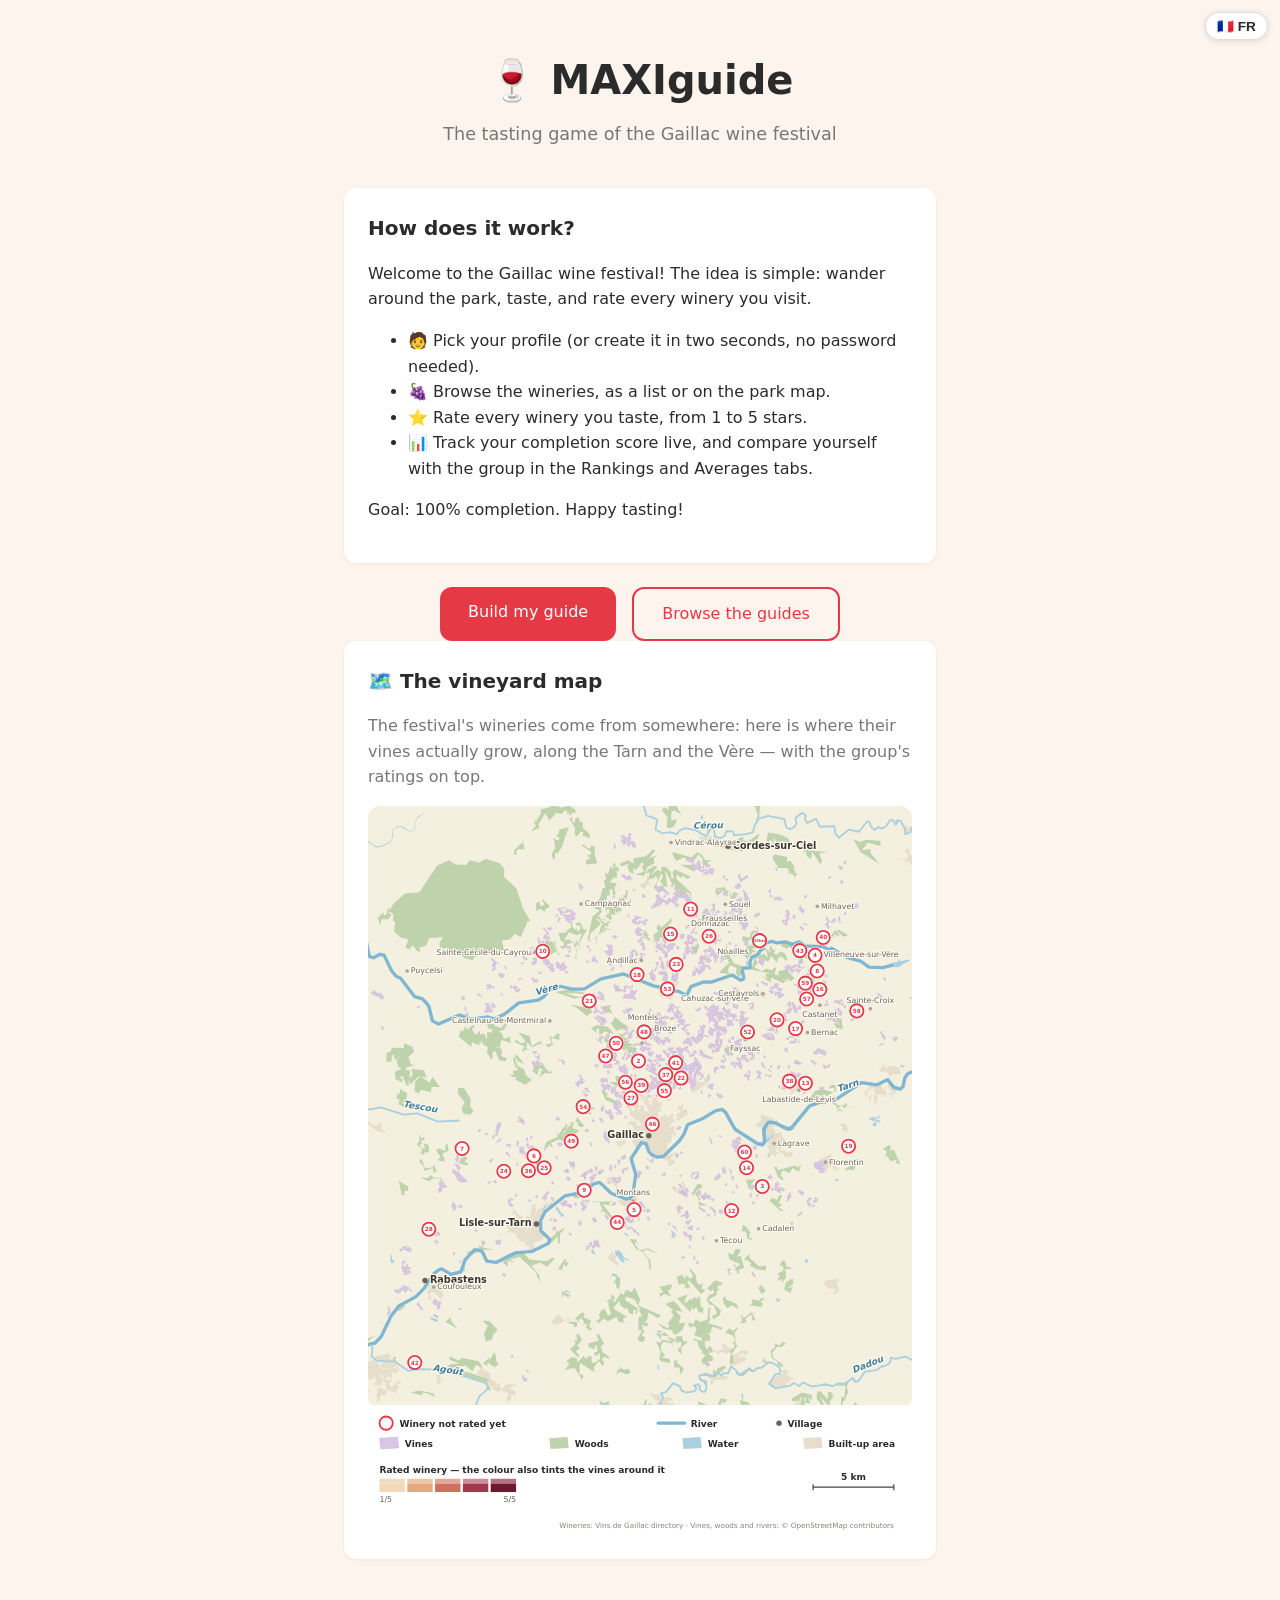
==== commit 5b2521c8: "Carte du vignoble : les vraies parcelles de vigne, et les six rivières nommées La carte ne montrait " ====
--- a/index.html
+++ b/index.html
@@ -49,6 +49,7 @@
   <script src="js/db.js"></script>
   <script src="js/data/domaines.js"></script>
   <script src="js/data/carte.js"></script>
+  <script src="js/data/paysage.js"></script>
   <script src="js/svg.js"></script>
   <script src="js/carte.js"></script>
   <script src="js/storage.js"></script>
@@ -82,6 +83,9 @@
       } catch {
         return; // Pas de réseau : la carte reste affichée, sans les notes
       }
+      // Rien à poser dessus : inutile de redessiner toutes les parcelles
+      if (!allRatings.length) return;
+
       const byDomaine = new Map(DOMAINES.map(d => [d.id, []]));
       for (const r of allRatings) byDomaine.get(r.domaine_id)?.push(r);
 
--- a/css/style.css
+++ b/css/style.css
@@ -1190,6 +1190,32 @@
   display: block;
 }
 
+/* Le paysage réel, du fond vers la surface : campagne, bois, vignes,
+   villages, plans d'eau. */
+.carte-fond {
+  fill: #f4f0e0;
+}
+
+.carte-bois path {
+  fill: #bed3ac;
+}
+
+/* Teinte « vigne » par défaut ; les parcelles autour d'un domaine noté
+   reçoivent la couleur de sa note en style inline (js/carte.js). */
+.carte-vignes path {
+  fill: #d8c6e2;
+  stroke: #bfa6cd;
+  stroke-width: 0.5;
+}
+
+.carte-villages path {
+  fill: #e7ddcb;
+}
+
+.carte-eau path {
+  fill: #a9cfe0;
+}
+
 .carte-water {
   fill: none;
   stroke: #a9cfe0;
@@ -1204,12 +1230,13 @@
 }
 
 .carte-river-label {
-  fill: #4f8ba7;
-  font-size: 14px;
+  fill: #3f7d9a;
+  font-size: 15px;
+  font-weight: 600;
   font-style: italic;
   paint-order: stroke;
-  stroke: #eef3e6;
-  stroke-width: 3;
+  stroke: #fffdf5;
+  stroke-width: 3.5;
 }
 
 .carte-place-dot {
@@ -1221,17 +1248,24 @@
 }
 
 .carte-place-label {
-  fill: #7a7264;
+  fill: #6b6355;
   font-size: 13px;
   paint-order: stroke;
-  stroke: #eef3e6;
-  stroke-width: 3;
+  stroke: #fffdf5;
+  stroke-width: 3.5;
 }
 
 .carte-place-label.town {
-  fill: #4a443a;
+  fill: #3a352d;
   font-size: 16px;
   font-weight: 700;
+  stroke-width: 4;
+}
+
+/* Liseré clair sous chaque pastille, pour la détacher des parcelles */
+.carte-halo {
+  fill: #fffdf5;
+  opacity: 0.85;
 }
 
 /* Fil qui relie une pastille écartée à l'emplacement réel du domaine */
@@ -1245,7 +1279,7 @@
   fill: #8a8578;
 }
 
-.carte-stand circle {
+.carte-stand .stand-dot {
   fill: #fff;
   stroke: #e63946;
   stroke-width: 3;
@@ -1255,7 +1289,7 @@
   fill: #e63946;
 }
 
-.carte-stand.done circle {
+.carte-stand.done .stand-dot {
   fill: #7cb518;
   stroke: #5c8a0e;
 }
@@ -1268,7 +1302,7 @@
   cursor: pointer;
 }
 
-.carte-stand.clickable:hover circle {
+.carte-stand.clickable:hover .stand-dot {
   stroke-width: 5;
 }
 
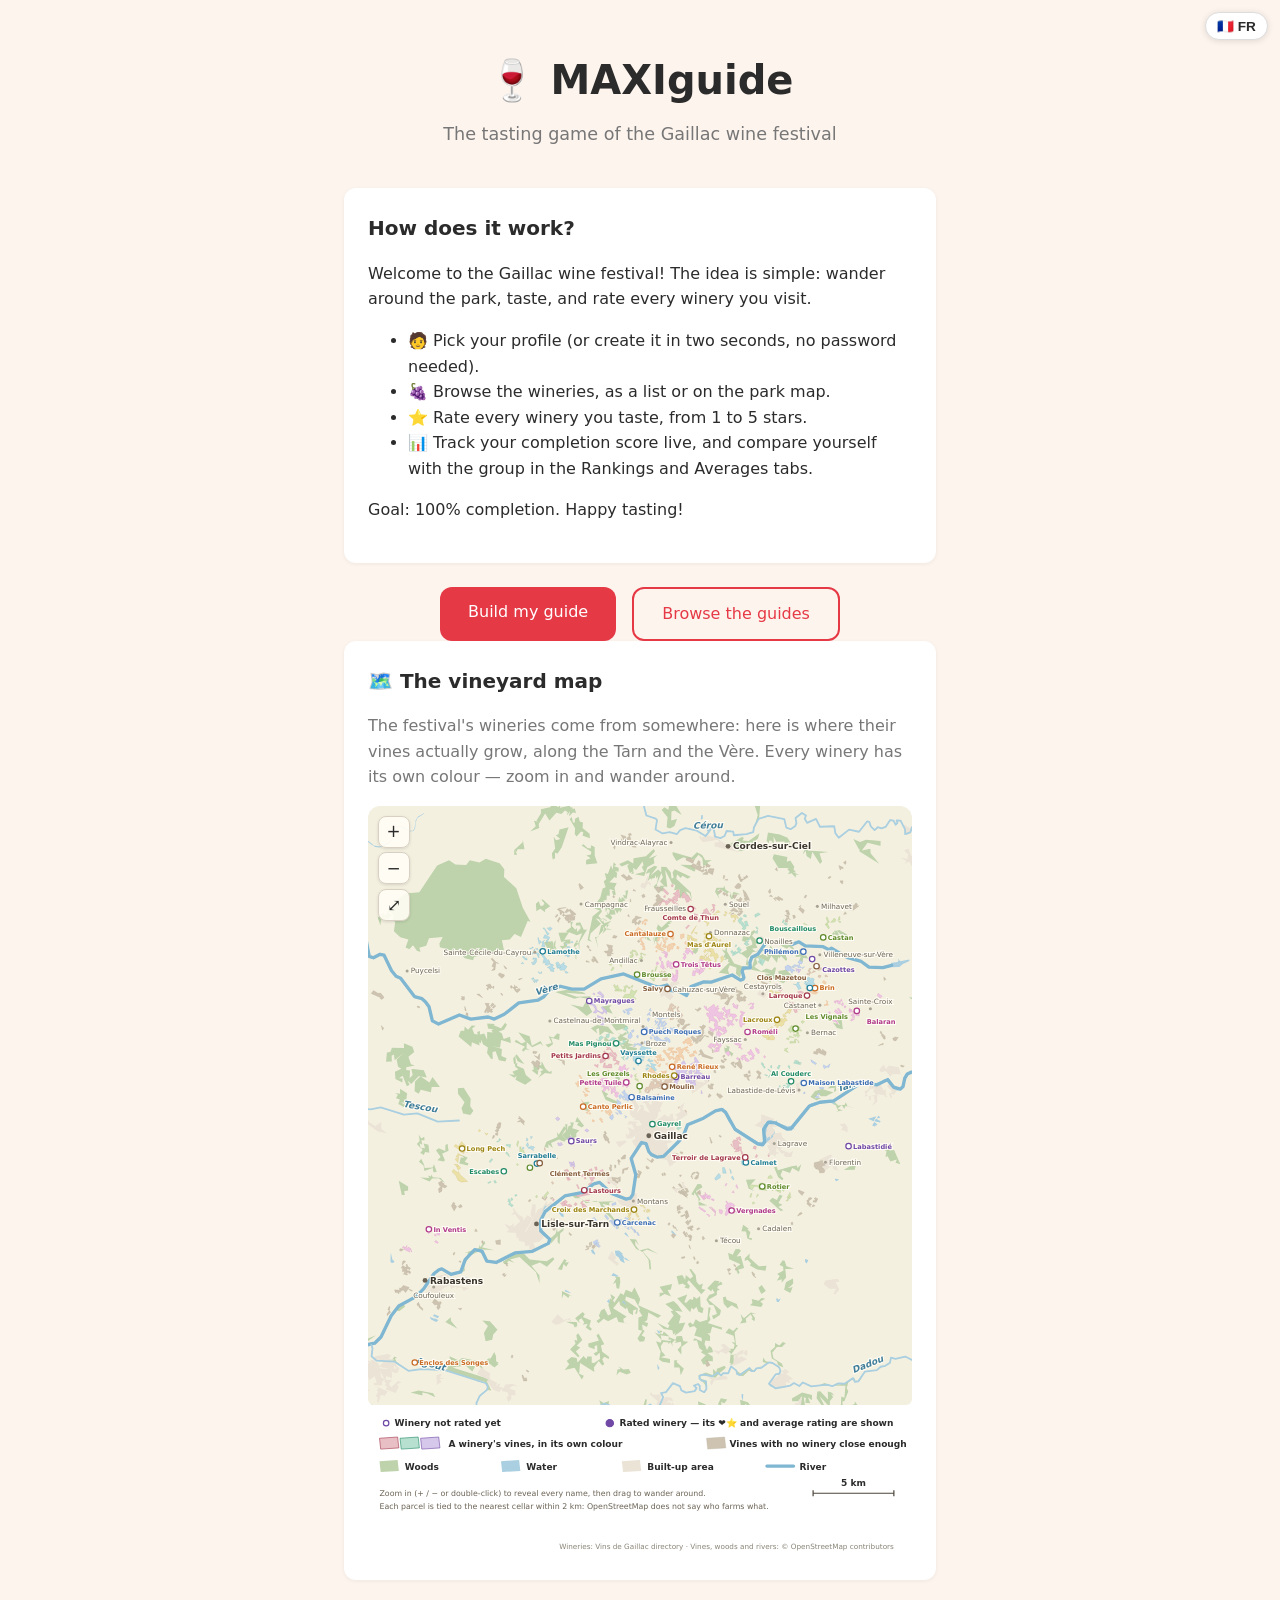
==== commit cff5211e: "Carte : un point et un nom par domaine, sa couleur sur ses vignes, et le zoom Les pastilles numéroté" ====
--- a/index.html
+++ b/index.html
@@ -37,8 +37,8 @@
       <h2 data-i18n="home.carteTitle">🗺️ La carte du vignoble</h2>
       <p class="muted" data-i18n="home.carteHint">
         Les domaines de la fête ne sortent pas de nulle part : voici où poussent
-        vraiment leurs vignes, autour du Tarn et de la Vère — avec les notes du
-        groupe posées dessus.
+        vraiment leurs vignes, autour du Tarn et de la Vère. Chaque domaine a sa
+        couleur — zoomez pour vous promener dedans.
       </p>
       <div id="carte-container" class="plan-container"></div>
     </section>
--- a/css/style.css
+++ b/css/style.css
@@ -1184,10 +1184,55 @@
 }
 
 /* --- Carte réelle du vignoble (SVG) --- */
+.carte-wrap {
+  position: relative;
+}
+
 .carte-svg {
   width: 100%;
   height: auto;
   display: block;
+  /* Le défilement vertical de la page reste au doigt ; le déplacement de la
+     carte se fait à l'horizontale, et le zoom par les boutons. */
+  touch-action: pan-y;
+}
+
+.carte-wrap.zoomed .carte-svg {
+  cursor: grab;
+}
+
+.carte-wrap.dragging .carte-svg {
+  cursor: grabbing;
+}
+
+/* Boutons de zoom, posés dans le coin de la carte */
+.carte-controls {
+  position: absolute;
+  top: 0.6rem;
+  left: 0.6rem;
+  display: flex;
+  flex-direction: column;
+  gap: 0.3rem;
+}
+
+.carte-zoom-btn {
+  width: 2rem;
+  height: 2rem;
+  border: 1px solid #d8d0c2;
+  border-radius: 8px;
+  background: rgba(255, 253, 245, 0.92);
+  color: var(--text);
+  font-size: 1.05rem;
+  font-family: inherit;
+  line-height: 1;
+  cursor: pointer;
+  padding: 0;
+  box-shadow: 0 1px 3px rgba(0, 0, 0, 0.12);
+}
+
+.carte-zoom-btn:hover {
+  border-color: var(--primary);
+  color: var(--primary);
 }
 
 /* Le paysage réel, du fond vers la surface : campagne, bois, vignes,
@@ -1200,16 +1245,17 @@
   fill: #bed3ac;
 }
 
-/* Teinte « vigne » par défaut ; les parcelles autour d'un domaine noté
-   reçoivent la couleur de sa note en style inline (js/carte.js). */
-.carte-vignes path {
-  fill: #d8c6e2;
-  stroke: #bfa6cd;
+/* Teinte neutre : parcelle sans domaine assez proche. Les autres reçoivent la
+   couleur de leur domaine en style inline (js/carte.js). */
+.carte-vignes path,
+.carte-vignes-key.neutre {
+  fill: #cdc3b0;
+  stroke: #b3a794;
   stroke-width: 0.5;
 }
 
 .carte-villages path {
-  fill: #e7ddcb;
+  fill: #eae3d6;
 }
 
 .carte-eau path {
@@ -1249,7 +1295,7 @@
 
 .carte-place-label {
   fill: #6b6355;
-  font-size: 13px;
+  font-size: 12px;
   paint-order: stroke;
   stroke: #fffdf5;
   stroke-width: 3.5;
@@ -1257,59 +1303,44 @@
 
 .carte-place-label.town {
   fill: #3a352d;
-  font-size: 16px;
+  font-size: 15px;
   font-weight: 700;
   stroke-width: 4;
 }
 
-/* Liseré clair sous chaque pastille, pour la détacher des parcelles */
-.carte-halo {
-  fill: #fffdf5;
-  opacity: 0.85;
-}
-
-/* Fil qui relie une pastille écartée à l'emplacement réel du domaine */
-.carte-leader {
-  stroke: #a8a294;
-  stroke-width: 1.2;
-  stroke-dasharray: 3 3;
-}
-
-.carte-anchor {
-  fill: #8a8578;
-}
-
-.carte-stand .stand-dot {
-  fill: #fff;
-  stroke: #e63946;
-  stroke-width: 3;
-}
-
-.carte-stand .stand-num {
-  fill: #e63946;
-}
-
-.carte-stand.done .stand-dot {
-  fill: #7cb518;
-  stroke: #5c8a0e;
-}
-
-.carte-stand.done .stand-num {
-  fill: #fff;
-}
-
-.carte-stand.clickable {
-  cursor: pointer;
-}
-
-.carte-stand.clickable:hover .stand-dot {
-  stroke-width: 5;
-}
-
-.carte-key-todo {
-  fill: #fff;
-  stroke: #e63946;
-  stroke-width: 3;
+/* Un domaine : un point à sa couleur, son nom à côté */
+.carte-dom-dot {
+  stroke-width: 2;
+}
+
+.carte-dom-label {
+  font-size: 11px;
+  font-weight: 600;
+  paint-order: stroke;
+  stroke: #fffdf5;
+  stroke-width: 3.5;
+}
+
+.carte-dom-label.done {
+  font-size: 11.5px;
+  font-weight: 700;
+}
+
+.carte-dom-score {
+  font-weight: 700;
+  opacity: 0.75;
+}
+
+.carte-dom.clickable {
+  cursor: pointer;
+}
+
+.carte-dom.clickable:hover .carte-dom-dot {
+  stroke-width: 4;
+}
+
+.carte-dom.clickable:hover .carte-dom-label {
+  text-decoration: underline;
 }
 
 .carte-legend-label {
@@ -1318,7 +1349,7 @@
   fill: #2b2b2b;
 }
 
-.carte-legend-tick {
+.carte-legend-hint {
   font-size: 13px;
   fill: #6b6355;
 }
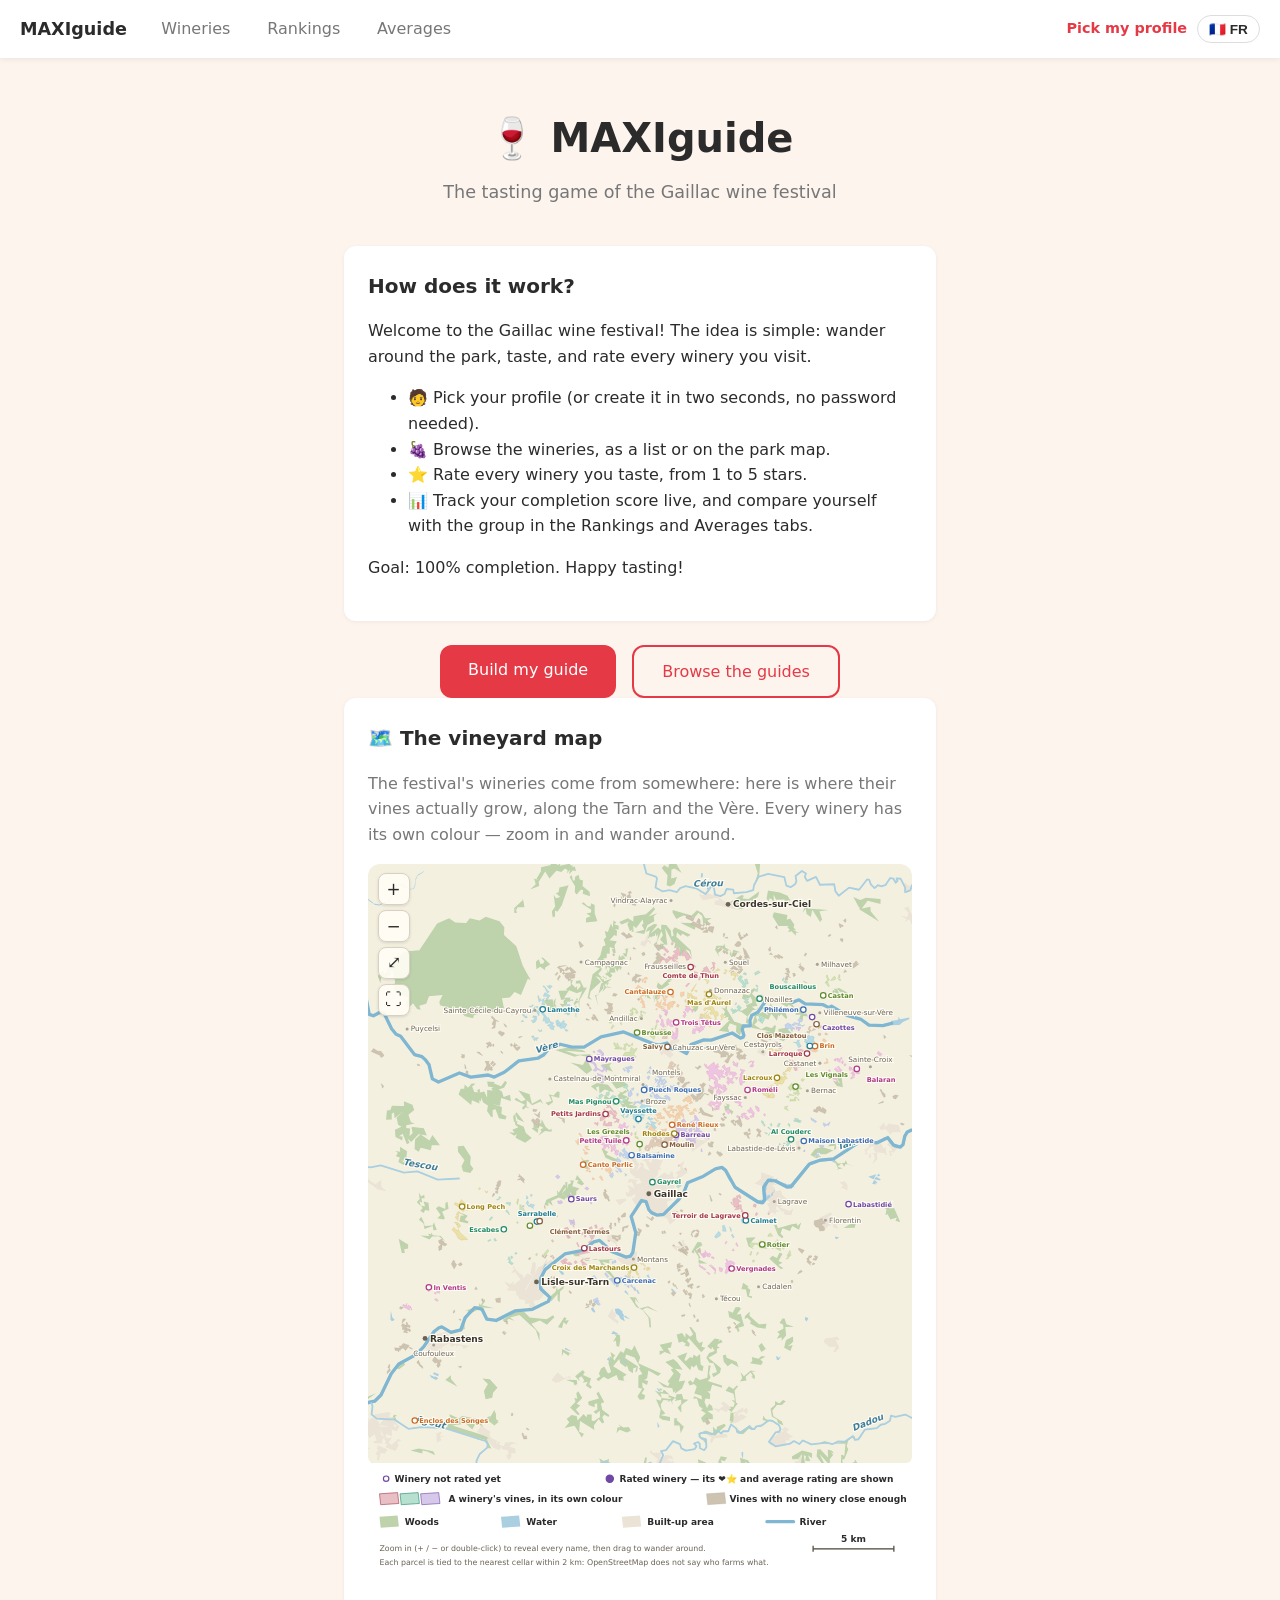
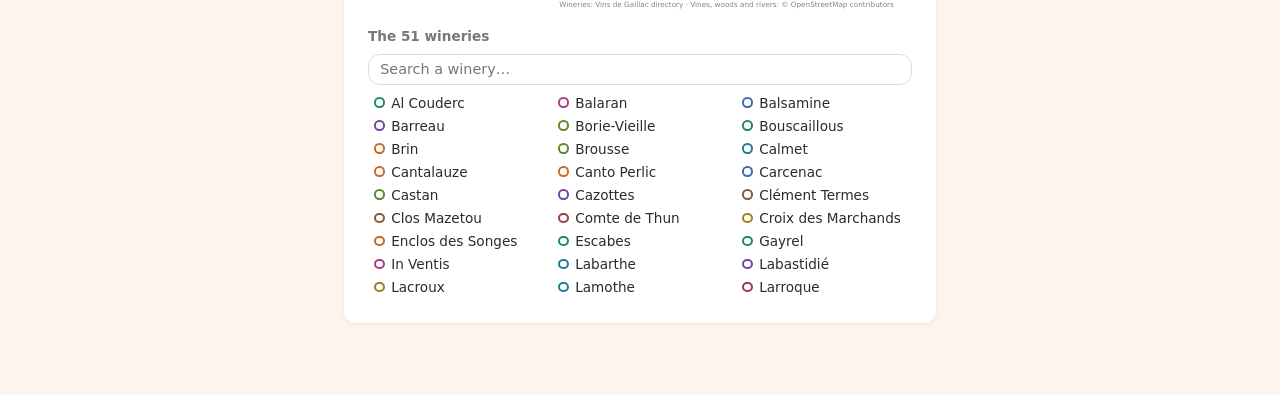
==== commit e3d2f752: "Carte en plein écran, liste des domaines, et la nav du site sur l'accueil Trois ajouts autour de la " ====
--- a/index.html
+++ b/index.html
@@ -53,7 +53,13 @@
   <script src="js/svg.js"></script>
   <script src="js/carte.js"></script>
   <script src="js/storage.js"></script>
+  <script>const BASE = './';</script>
+  <script src="js/header.js"></script>
   <script>
+    // La barre de navigation du site, ouverte à tous : sans profil choisi elle
+    // propose simplement d'en choisir un, au lieu de rediriger.
+    Header.mount(null, { requireUser: false }).catch(() => {});
+
     // Si un utilisateur est déjà sélectionné, proposer de reprendre directement
     (async () => {
       try {
--- a/css/style.css
+++ b/css/style.css
@@ -355,6 +355,19 @@
 
 .switch-user:hover {
   color: var(--text);
+}
+
+/* Header des pages ouvertes à tous : invitation à choisir un profil */
+.switch-user.sign-in {
+  font-size: 0.9rem;
+  font-weight: 600;
+  color: var(--primary);
+  white-space: nowrap;
+}
+
+.switch-user.sign-in:hover {
+  color: var(--primary-dark);
+  text-decoration: underline;
 }
 
 /* --- Vue liste / plan --- */
@@ -1188,10 +1201,35 @@
   position: relative;
 }
 
-.carte-svg {
+/* Carte + légende d'un côté, liste des domaines de l'autre. En plein écran on
+   passe en row-reverse : la liste vient se ranger à gauche de la carte. */
+.carte-body {
+  display: flex;
+  flex-direction: column;
+  gap: 0.75rem;
+  height: 100%;
+}
+
+.carte-vue {
+  display: flex;
+  flex-direction: column;
+  min-width: 0;
+  min-height: 0;
+}
+
+.carte-scene {
+  position: relative;
+  min-height: 0;
+}
+
+.carte-svg,
+.carte-legende {
   width: 100%;
   height: auto;
   display: block;
+}
+
+.carte-svg {
   /* Le défilement vertical de la page reste au doigt ; le déplacement de la
      carte se fait à l'horizontale, et le zoom par les boutons. */
   touch-action: pan-y;
@@ -1205,7 +1243,7 @@
   cursor: grabbing;
 }
 
-/* Boutons de zoom, posés dans le coin de la carte */
+/* Boutons de zoom et plein écran, posés dans le coin de la carte */
 .carte-controls {
   position: absolute;
   top: 0.6rem;
@@ -1235,6 +1273,182 @@
   color: var(--primary);
 }
 
+/* --- La liste des domaines, pour aller directement à l'un d'eux --- */
+.carte-liste {
+  display: flex;
+  flex-direction: column;
+  gap: 0.4rem;
+  min-height: 0;
+}
+
+.carte-liste-titre {
+  margin: 0;
+  font-size: 0.85rem;
+  font-weight: 700;
+  color: var(--muted);
+}
+
+.carte-search {
+  padding: 0.4rem 0.7rem;
+  border: 1px solid #ddd;
+  border-radius: var(--radius);
+  font-size: 0.9rem;
+  font-family: inherit;
+  width: 100%;
+}
+
+.carte-search:focus {
+  outline: 2px solid var(--primary);
+  border-color: transparent;
+}
+
+.carte-liste-items {
+  list-style: none;
+  margin: 0;
+  padding: 0;
+  max-height: 13rem;
+  overflow-y: auto;
+  /* Une grille plutôt que des colonnes CSS : les colonnes se rempliraient en
+     largeur et la liste ne pourrait plus défiler. En plein écran, la colonne
+     unique reprend le dessus. */
+  display: grid;
+  grid-template-columns: repeat(auto-fill, minmax(10rem, 1fr));
+  gap: 0 0.5rem;
+  align-content: start;
+}
+
+.carte-liste-btn {
+  display: flex;
+  align-items: center;
+  gap: 0.4rem;
+  width: 100%;
+  padding: 0.22rem 0.4rem;
+  border: none;
+  border-radius: 6px;
+  background: transparent;
+  font-family: inherit;
+  font-size: 0.85rem;
+  color: var(--text);
+  text-align: left;
+  cursor: pointer;
+}
+
+.carte-liste-btn:hover {
+  background: rgba(230, 57, 70, 0.08);
+}
+
+.carte-liste-btn.active {
+  background: rgba(230, 57, 70, 0.14);
+  font-weight: 700;
+}
+
+.carte-puce {
+  flex: none;
+  width: 0.65rem;
+  height: 0.65rem;
+  border-radius: 50%;
+  border: 2px solid currentColor;
+  background: #fff;
+}
+
+.carte-liste-nom {
+  flex: 1;
+  overflow: hidden;
+  text-overflow: ellipsis;
+  white-space: nowrap;
+}
+
+.carte-liste-note {
+  flex: none;
+  font-weight: 700;
+  font-size: 0.78rem;
+  color: var(--muted);
+}
+
+.carte-liste-vide {
+  margin: 0;
+  font-size: 0.85rem;
+}
+
+/* --- Plein écran ---
+   Une classe suffit : Safari iOS refuse l'API plein écran sur autre chose
+   qu'une vidéo, et la carte doit rester utilisable là aussi. */
+body.carte-plein-actif {
+  overflow: hidden;
+}
+
+.carte-wrap.carte-plein {
+  position: fixed;
+  inset: 0;
+  z-index: 60;
+  background: var(--bg);
+  padding: 0.6rem;
+  border-radius: 0;
+  overflow: hidden;
+}
+
+.carte-wrap.carte-plein .carte-body {
+  flex-direction: row-reverse;
+  gap: 0.6rem;
+}
+
+.carte-wrap.carte-plein .carte-vue {
+  flex: 1;
+  align-items: center;
+}
+
+/* La carte prend toute la hauteur et garde ses proportions ; la scène se
+   réduit à sa largeur, pour que les boutons restent posés dessus. */
+.carte-wrap.carte-plein .carte-scene {
+  flex: 1;
+  display: flex;
+  max-width: 100%;
+}
+
+.carte-wrap.carte-plein .carte-svg {
+  height: 100%;
+  width: auto;
+  max-width: 100%;
+}
+
+.carte-wrap.carte-plein .carte-legende {
+  flex: none;
+  height: 7rem;
+  width: auto;
+  max-width: 100%;
+  margin: 0 auto;
+}
+
+.carte-wrap.carte-plein .carte-liste {
+  flex: none;
+  width: 15rem;
+  background: var(--card);
+  border-radius: var(--radius);
+  padding: 0.6rem;
+}
+
+.carte-wrap.carte-plein .carte-liste-items {
+  max-height: none;
+  flex: 1;
+  grid-template-columns: 1fr;
+}
+
+/* Sur un petit écran, la liste passe sous la carte même en plein écran */
+@media (max-width: 640px) {
+  .carte-wrap.carte-plein .carte-body {
+    flex-direction: column;
+  }
+
+  .carte-wrap.carte-plein .carte-liste {
+    width: auto;
+    max-height: 9rem;
+  }
+
+  .carte-wrap.carte-plein .carte-liste-items {
+    grid-template-columns: repeat(auto-fill, minmax(9rem, 1fr));
+  }
+}
+
 /* Le paysage réel, du fond vers la surface : campagne, bois, vignes,
    villages, plans d'eau. */
 .carte-fond {
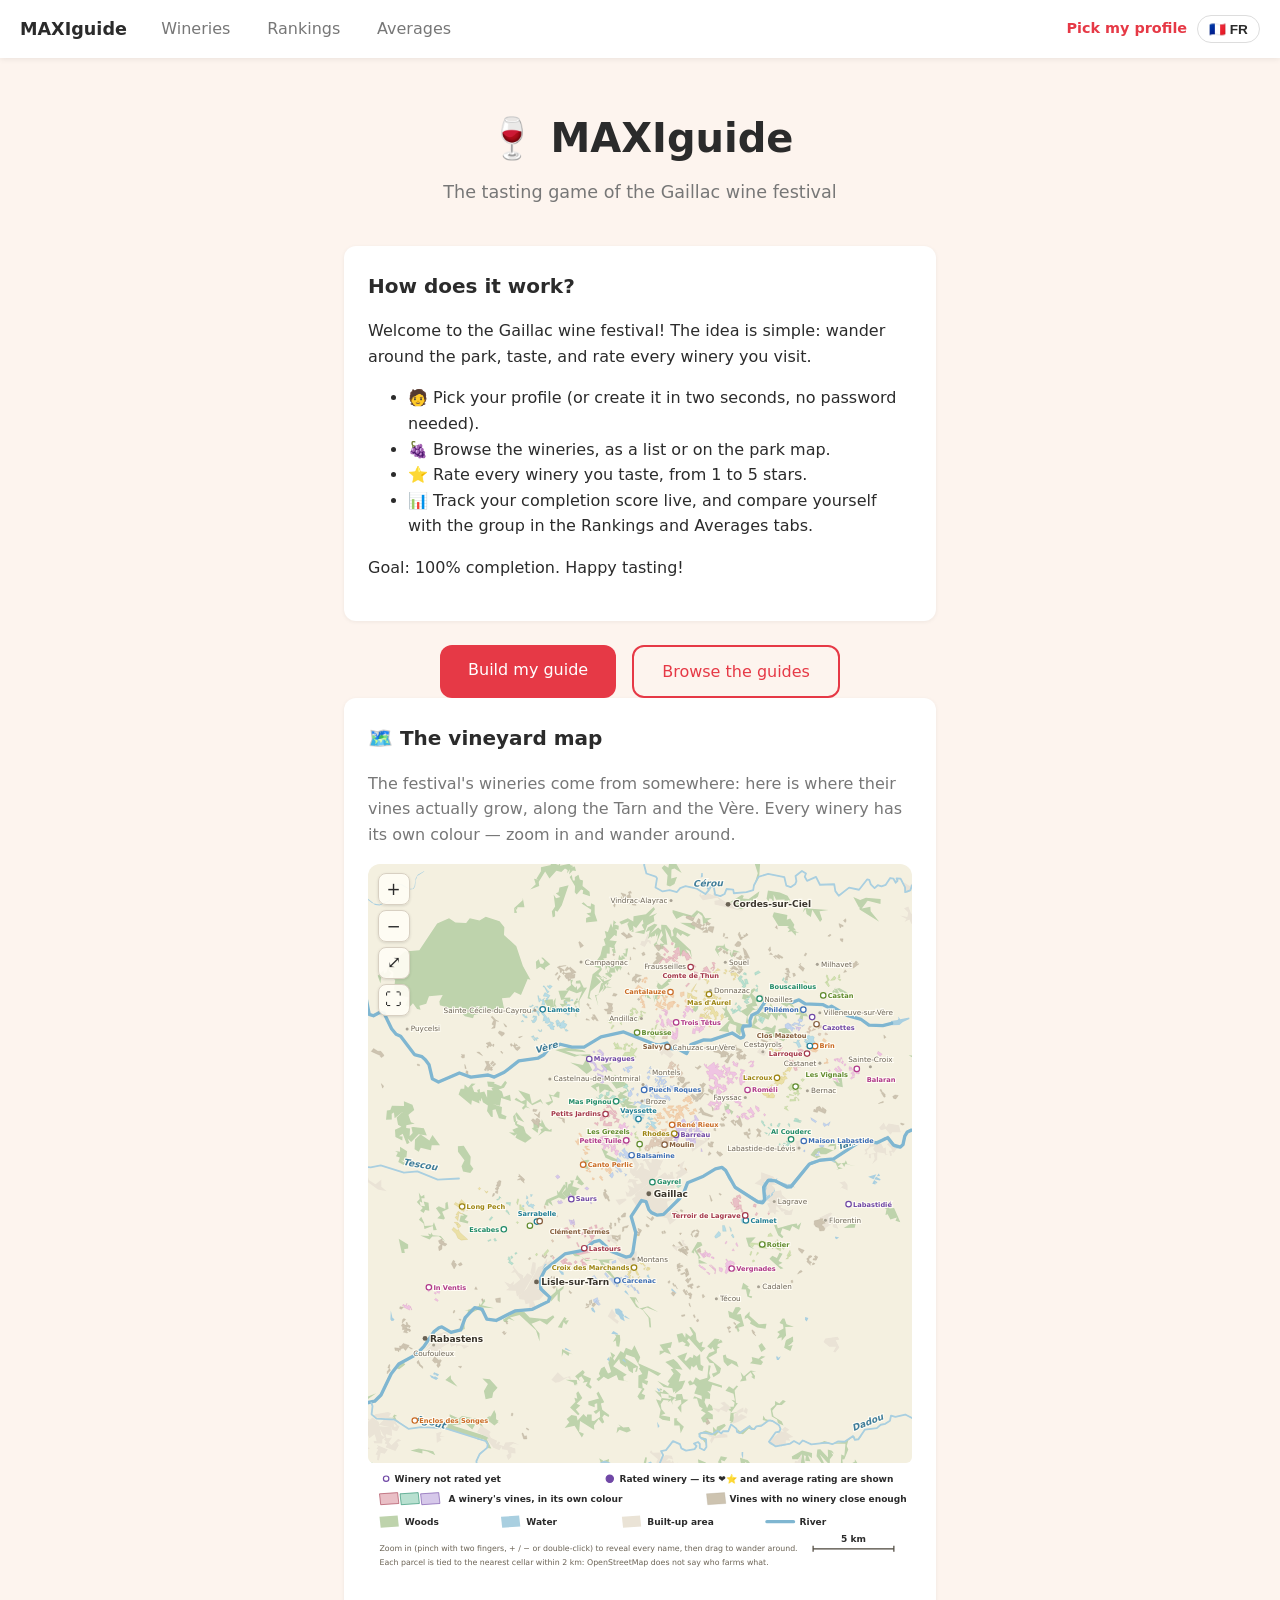
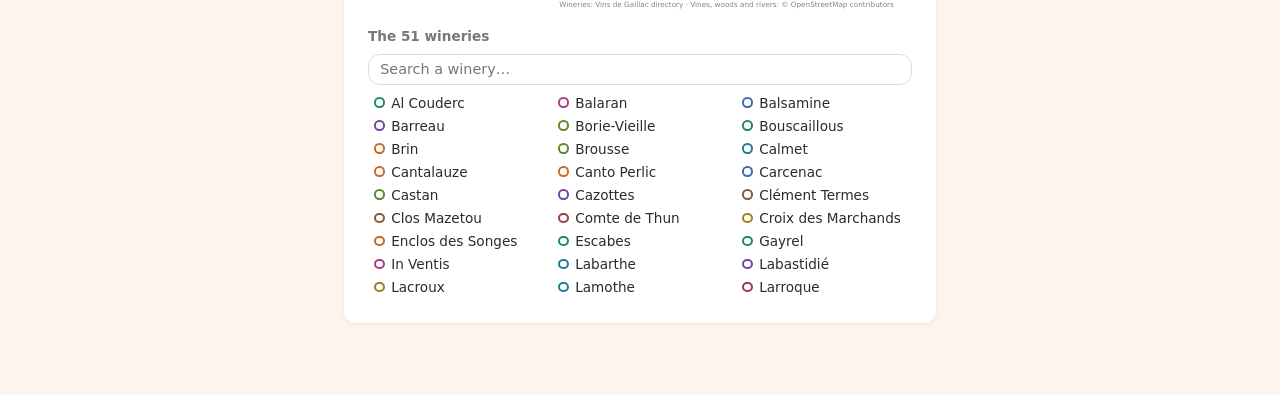
==== commit c4e89bab: "Le site hors-ligne, les photos à la demande, et le classement de chaque guide Quatre choses, toutes " ====
--- a/index.html
+++ b/index.html
@@ -5,6 +5,13 @@
   <meta name="viewport" content="width=device-width, initial-scale=1.0">
   <title data-i18n="home.pageTitle">MAXIguide — Accueil</title>
   <link rel="stylesheet" href="css/style.css">
+  <link rel="manifest" href="./manifest.json">
+  <meta name="theme-color" content="#fdf4ee">
+  <link rel="icon" href="./icon.svg">
+  <link rel="apple-touch-icon" href="./icons/icon-512.png">
+  <meta name="mobile-web-app-capable" content="yes">
+  <meta name="apple-mobile-web-app-capable" content="yes">
+  <meta name="apple-mobile-web-app-title" content="MAXIguide">
 </head>
 <body>
   <main class="container">
@@ -112,5 +119,6 @@
       });
     })();
   </script>
+  <script src="./js/pwa.js"></script>
 </body>
 </html>
--- a/css/style.css
+++ b/css/style.css
@@ -388,6 +388,30 @@
   background: var(--primary);
   color: #fff;
   border-color: var(--primary);
+}
+
+/* Barre de recherche au-dessus de la liste des domaines : on est devant un
+   stand, on tape son numéro ou son nom. Assez haute pour le pouce. */
+.list-search {
+  width: 100%;
+  box-sizing: border-box;
+  padding: 0.7rem 0.9rem;
+  margin-bottom: 0.75rem;
+  border: 2px solid #e0d9cf;
+  border-radius: var(--radius);
+  font-size: 1rem;
+  font-family: inherit;
+  color: var(--text);
+}
+
+.list-search:focus {
+  outline: 2px solid var(--primary);
+  border-color: transparent;
+}
+
+.list-empty {
+  margin: 1rem 0 0;
+  font-size: 0.9rem;
 }
 
 /* Chips de filtre au-dessus de la liste des domaines */
@@ -974,6 +998,47 @@
   font-weight: 600;
 }
 
+/* Sa place au classement (🥇 4,5/5) collée au nom du domaine, pour que le nom
+   ne s'éloigne pas de sa médaille quand la ligne se coupe en deux. */
+.guide-card-left {
+  display: flex;
+  align-items: center;
+  gap: 0.5rem;
+  min-width: 0;
+}
+
+.guide-rank {
+  color: var(--muted);
+  font-size: 0.9rem;
+  font-weight: 700;
+  white-space: nowrap;
+  font-variant-numeric: tabular-nums;
+}
+
+/* Bouton « 📷 Voir les 3 photos » : les photos ne descendent qu'à la demande
+   (voir js/photos.js et Storage.getFichePhotos). */
+.photo-loader {
+  margin-top: 0.5rem;
+  border: 1px dashed #d8d0c2;
+  border-radius: 999px;
+  background: none;
+  color: var(--muted);
+  font: inherit;
+  font-size: 0.85rem;
+  padding: 0.25rem 0.75rem;
+  cursor: pointer;
+}
+
+.photo-loader:hover:not(:disabled) {
+  border-color: var(--primary);
+  color: var(--primary);
+}
+
+.photo-loader:disabled {
+  cursor: default;
+  opacity: 0.7;
+}
+
 .guide-notes {
   display: flex;
   gap: 1rem;
@@ -1064,6 +1129,16 @@
 .accordion summary:hover {
   background: rgba(230, 57, 70, 0.05);
   border-radius: var(--radius);
+}
+
+/* Pastille de classement devant un domaine : 🥇🥈🥉 puis n°4, n°5…
+   Largeur fixe pour que les noms restent alignés d'une ligne à l'autre. */
+.acc-rank {
+  flex: 0 0 3rem;
+  color: var(--muted);
+  font-size: 0.9rem;
+  font-weight: 700;
+  font-variant-numeric: tabular-nums;
 }
 
 .acc-title {
@@ -1230,9 +1305,16 @@
 }
 
 .carte-svg {
-  /* Le défilement vertical de la page reste au doigt ; le déplacement de la
-     carte se fait à l'horizontale, et le zoom par les boutons. */
+  /* Tant que la carte n'est pas zoomée, un doigt fait défiler la page ; le
+     pincement à deux doigts, lui, est toujours pour la carte (js/carte.js). */
   touch-action: pan-y;
+}
+
+/* Zoomée, la carte prend le doigt pour elle : on s'y promène dans tous les
+   sens. Le bouton ⤢ la remet à plat et rend le défilement à la page. */
+.carte-wrap.zoomed .carte-svg,
+.carte-wrap.carte-plein .carte-svg {
+  touch-action: none;
 }
 
 .carte-wrap.zoomed .carte-svg {
